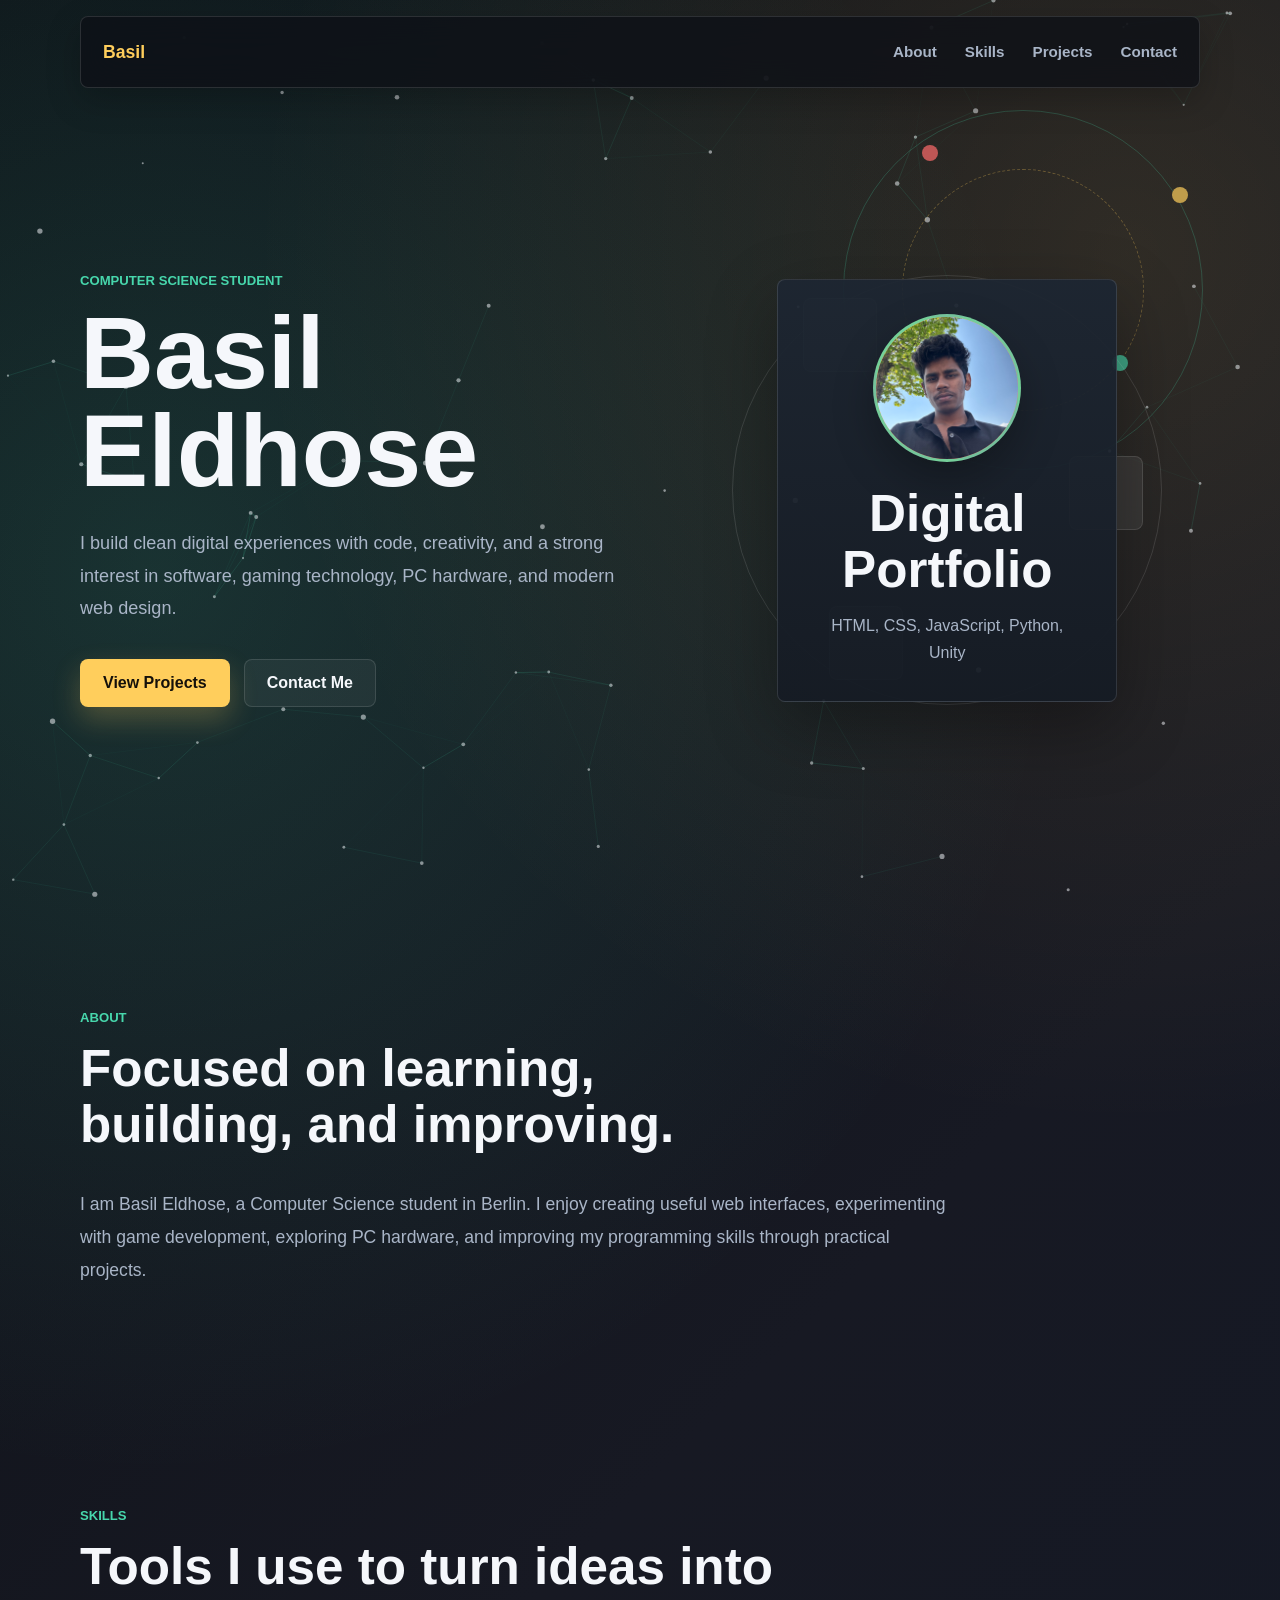
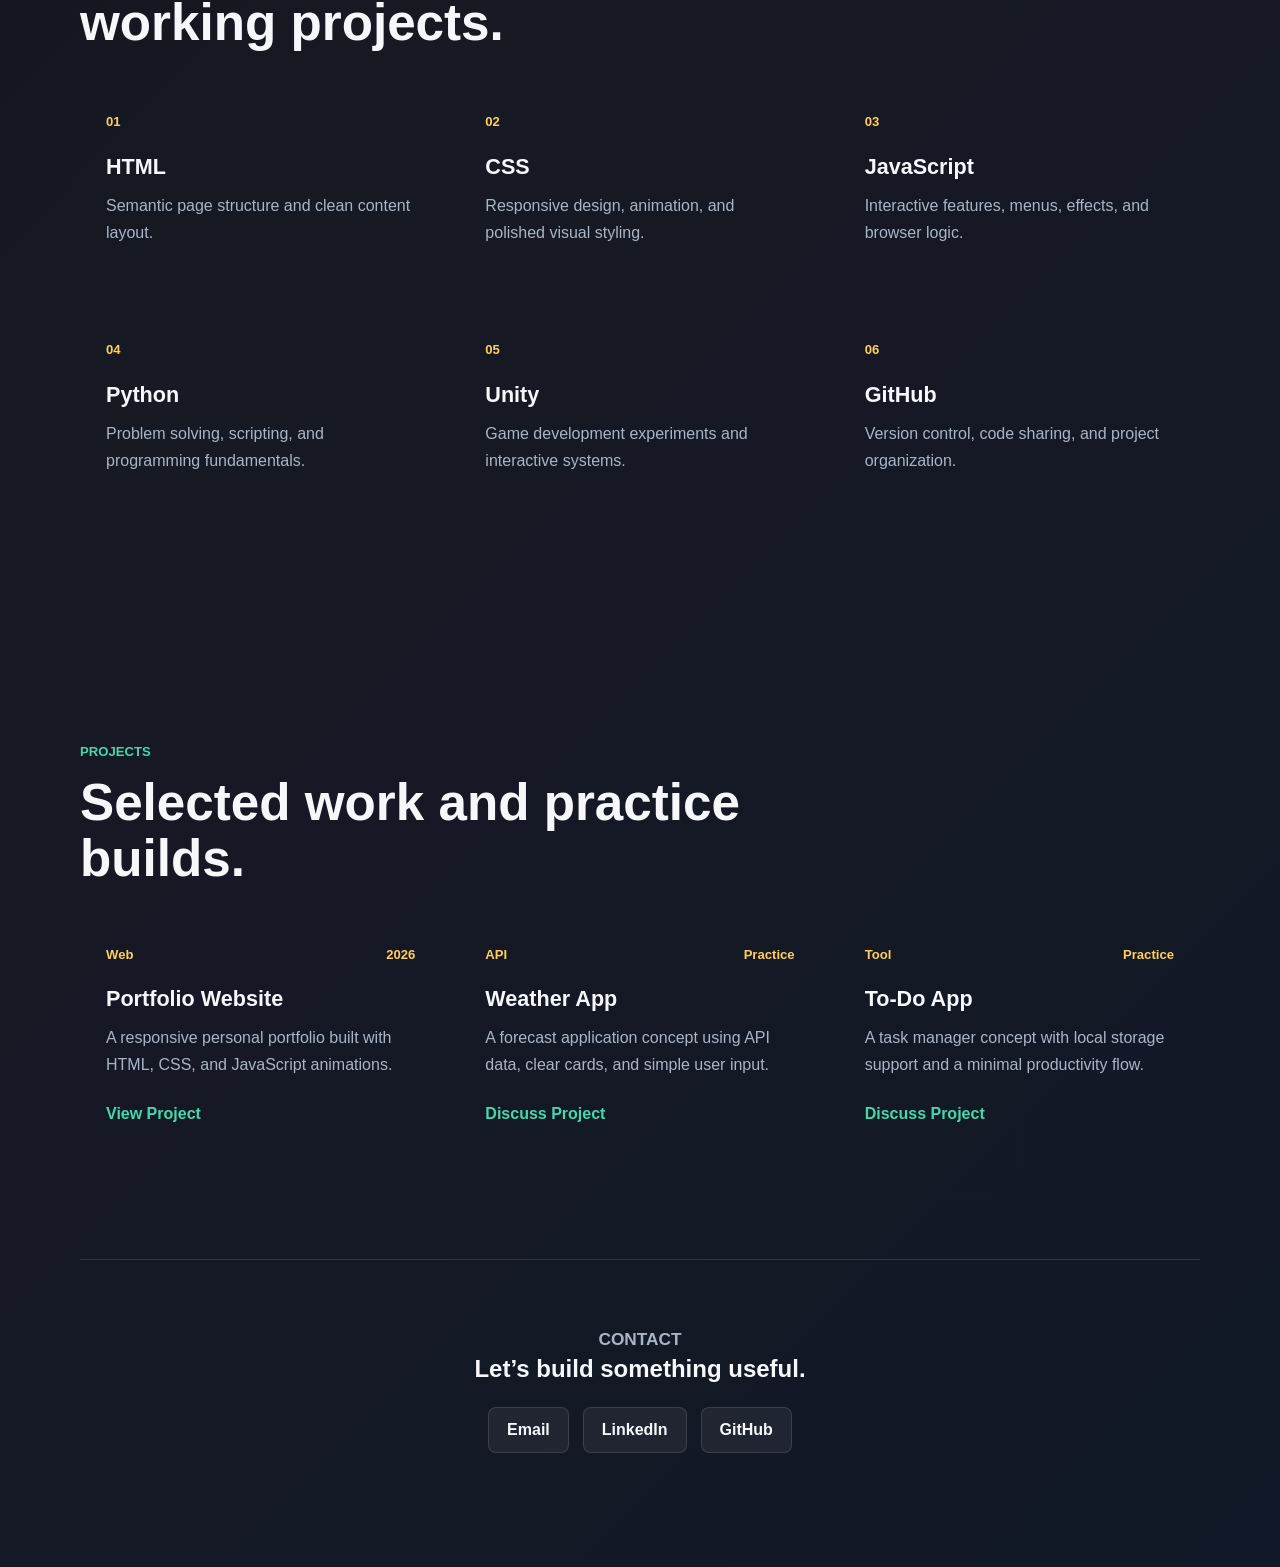
==== index.html @ 49715433 "intial commit" ====
<!DOCTYPE html>
<html lang="en">
  <head>
    <meta charset="UTF-8">
    <meta name="viewport" content="width=device-width, initial-scale=1.0">
    <title>Basil Eldhose | Digital Portfolio</title>
    <link rel="stylesheet" href="style.css">
  </head>
  <body>
    <header class="site-header">
      <nav class="navbar" aria-label="Main navigation">
        <a class="logo" href="#home">Basil</a>
        <button class="menu-toggle" type="button" aria-label="Open menu" aria-expanded="false">
          <span></span>
          <span></span>
          <span></span>
        </button>
        <ul class="nav-links">
          <li><a href="#about">About</a></li>
          <li><a href="#skills">Skills</a></li>
          <li><a href="#projects">Projects</a></li>
          <li><a href="#contact">Contact</a></li>
        </ul>
      </nav>
    </header>

    <main>
<!--╔══════════════════════════════╗
            MAIN HERO SECTION
    ╚══════════════════════════════╝ --> 
      <section id="home" class="hero">
        <canvas id="hero-particles" aria-hidden="true"></canvas>
        <div class="hero-bg" aria-hidden="true"></div>
        <div class="hero-content reveal">
          <p class="eyebrow">Computer Science Student</p>
          <h1>Basil Eldhose</h1>
          <p class="hero-text">
            I build clean digital experiences with code, creativity, and a strong interest in software,
            gaming technology, PC hardware, and modern web design.
          </p>
          <div class="hero-actions">
            <a class="btn primary" href="#projects">View Projects</a>
            <a class="btn secondary" href="#contact">Contact Me</a>
          </div>
        </div>
        <div class="profile-panel reveal">
          <div class="profile-orbit" aria-hidden="true">
            <span></span>
            <span></span>
            <span></span>
          </div>
          <div class="profile-card">
            <div class="avatar">
              <img src="IMG_8614.jpeg" alt="Basil Eldhose">
            </div>
            <h2>Digital Portfolio</h2>
            <p>HTML, CSS, JavaScript, Python, Unity</p>
          </div>
        </div>
      </section>
<!--╔══════════════════════════════╗
            ABOUT SECTION
    ╚══════════════════════════════╝ --> 

      <section id="about" class="section about">
        <div class="section-heading reveal">
          <p class="eyebrow">About</p>
          <h2>Focused on learning, building, and improving.</h2>
        </div>
        <p class="about-text reveal">
          I am Basil Eldhose, a Computer Science student in Berlin. I enjoy creating useful web
          interfaces, experimenting with game development, exploring PC hardware, and improving my
          programming skills through practical projects.
        </p>
      </section>

<!--╔══════════════════════════════╗
            SKILLS SECTION
    ╚══════════════════════════════╝ --> 

      <section id="skills" class="section skills">
        <div class="section-heading reveal">
          <p class="eyebrow">Skills</p>
          <h2>Tools I use to turn ideas into working projects.</h2>
        </div>
        <div class="skill-grid">
          <article class="skill-card reveal">
            <span>01</span>
            <h3>HTML</h3>
            <p>Semantic page structure and clean content layout.</p>
          </article>
          <article class="skill-card reveal">
            <span>02</span>
            <h3>CSS</h3>
            <p>Responsive design, animation, and polished visual styling.</p>
          </article>
          <article class="skill-card reveal">
            <span>03</span>
            <h3>JavaScript</h3>
            <p>Interactive features, menus, effects, and browser logic.</p>
          </article>
          <article class="skill-card reveal">
            <span>04</span>
            <h3>Python</h3>
            <p>Problem solving, scripting, and programming fundamentals.</p>
          </article>
          <article class="skill-card reveal">
            <span>05</span>
            <h3>Unity</h3>
            <p>Game development experiments and interactive systems.</p>
          </article>
          <article class="skill-card reveal">
            <span>06</span>
            <h3>GitHub</h3>
            <p>Version control, code sharing, and project organization.</p>
          </article>
        </div>
      </section>
<!--╔══════════════════════════════╗
            PROJECTS SECTION
    ╚══════════════════════════════╝ --> 

      <section id="projects" class="section projects">
        <div class="section-heading reveal">
          <p class="eyebrow">Projects</p>
          <h2>Selected work and practice builds.</h2>
        </div>
        <div class="project-grid">
          <article class="project-card reveal">
            <div class="project-topline">
              <span>Web</span>
              <span>2026</span>
            </div>
            <h3>Portfolio Website</h3>
            <p>A responsive personal portfolio built with HTML, CSS, and JavaScript animations.</p>
            <a href="#home">View Project</a>
          </article>
          <article class="project-card reveal">
            <div class="project-topline">
              <span>API</span>
              <span>Practice</span>
            </div>
            <h3>Weather App</h3>
            <p>A forecast application concept using API data, clear cards, and simple user input.</p>
            <a href="#contact">Discuss Project</a>
          </article>
          <article class="project-card reveal">
            <div class="project-topline">
              <span>Tool</span>
              <span>Practice</span>
            </div>
            <h3>To-Do App</h3>
            <p>A task manager concept with local storage support and a minimal productivity flow.</p>
            <a href="#contact">Discuss Project</a>
          </article>
        </div>
      </section>

<!--╔══════════════════════════════╗
            ABOUT ME SECTION
    ╚══════════════════════════════╝ --> 
      <section class="section contact reveal" id="contact">
      <p class="eyebrow">Contact</p>
      <h2>Let’s build something useful.</h2>
      <div class="contact-links">
        <a href="mailto:basileldhose200323@gmail.com">Email</a>
        <a href="https://www.linkedin.com/in/basil-eldhose2003" target="_blank" rel="noreferrer">LinkedIn</a>
        <a href="https://github.com/dhe-astor" target="_blank" rel="noreferrer">GitHub</a>
      </div>
    </section>
  </main>

  <script src="script.js"></script>
  </body>
</html>
---- style.css ----
:root {
  --bg: #0d1016;
  --panel: #151b24;
  --panel-soft: #1d2632;
  --text: #f5f7fb;
  --muted: #a9b5c7;
  --gold: #ffce5c;
  --cyan: #47d7ac;
  --coral: #ff6b6b;
  --line: rgba(255, 255, 255, 0.12);
  --shadow: 0 24px 70px rgba(0, 0, 0, 0.32);
}

* {
  box-sizing: border-box;
  margin: 0;
  padding: 0;
}

html {
  scroll-behavior: smooth;
}

body {
  min-height: 100vh;
  font-family: Arial, Helvetica, sans-serif;
  background:
    radial-gradient(circle at 12% 18%, rgba(71, 215, 172, 0.16), transparent 32%),
    radial-gradient(circle at 88% 8%, rgba(255, 206, 92, 0.12), transparent 28%),
    linear-gradient(135deg, #0d1016 0%, #171923 48%, #111827 100%);
  color: var(--text);
}

a {
  color: inherit;
}

/* ╔══════════════════════════════╗
            HEADER SECTION
    ╚══════════════════════════════╝ */
.site-header {
  position: fixed;
  inset: 0 0 auto;
  z-index: 20;
}

.navbar {
  width: min(1120px, calc(100% - 32px));
  min-height: 72px;
  margin: 16px auto 0;
  padding: 0 22px;
  display: flex;
  align-items: center;
  justify-content: space-between;
  border: 1px solid var(--line);
  border-radius: 8px;
  background: rgba(13, 16, 22, 0.78);
  backdrop-filter: blur(18px);
  box-shadow: 0 12px 34px rgba(0, 0, 0, 0.22);
}

.logo {
  font-size: 1.1rem;
  font-weight: 800;
  color: var(--gold);
  text-decoration: none;
  letter-spacing: 0;
}

.nav-links {
  display: flex;
  align-items: center;
  gap: 28px;
  list-style: none;
}

.nav-links a {
  position: relative;
  color: var(--muted);
  font-size: 0.95rem;
  font-weight: 700;
  text-decoration: none;
  transition: color 0.25s ease;
}

.nav-links a::after {
  position: absolute;
  left: 0;
  bottom: -8px;
  width: 0;
  height: 2px;
  background: var(--cyan);
  content: "";
  transition: width 0.25s ease;
}

.nav-links a:hover,
.nav-links a.active {
  color: var(--text);
}

.nav-links a:hover::after,
.nav-links a.active::after {
  width: 100%;
}

.menu-toggle {
  display: none;
  width: 42px;
  height: 42px;
  place-items: center;
  border: 1px solid var(--line);
  border-radius: 8px;
  background: transparent;
  cursor: pointer;
}

.menu-toggle span {
  display: block;
  width: 18px;
  height: 2px;
  margin: 3px 0;
  background: var(--text);
  transition: transform 0.25s ease, opacity 0.25s ease;
}

.menu-toggle.open span:nth-child(1) {
  transform: translateY(5px) rotate(45deg);
}

.menu-toggle.open span:nth-child(2) {
  opacity: 0;
}

.menu-toggle.open span:nth-child(3) {
  transform: translateY(-5px) rotate(-45deg);
}

/* ╔══════════════════════════════╗
            MAIN HERO SECTION
   ╚══════════════════════════════╝ */
.hero {
  position: relative;
  min-height: 100vh;
  padding: 160px max(24px, calc((100% - 1120px) / 2)) 80px;
  display: grid;
  grid-template-columns: minmax(0, 1.05fr) minmax(280px, 0.95fr);
  align-items: center;
  gap: 56px;
  overflow: hidden;
}

#hero-particles {
  position: absolute;
  inset: 0;
  z-index: 0;
  width: 100%;
  height: 100%;
  opacity: 0.72;
  pointer-events: none;
}

.hero-bg {
  position: absolute;
  z-index: 0;
  inset: 110px 6% auto auto;
  width: 360px;
  height: 360px;
  border: 1px solid rgba(71, 215, 172, 0.32);
  border-radius: 50%;
  opacity: 0.7;
  animation: spin 18s linear infinite;
}

.hero-bg::before,
.hero-bg::after {
  position: absolute;
  border-radius: 50%;
  content: "";
}

.hero-bg::before {
  inset: 58px;
  border: 1px dashed rgba(255, 206, 92, 0.42);
}

.hero-bg::after {
  width: 16px;
  height: 16px;
  top: 34px;
  left: 78px;
  background: var(--coral);
  box-shadow: 190px 210px 0 var(--cyan), 250px 42px 0 var(--gold);
}

.hero-content,
.profile-panel,
.section {
  position: relative;
  z-index: 1;
}

.eyebrow {
  margin-bottom: 16px;
  color: var(--cyan);
  font-size: 0.82rem;
  font-weight: 800;
  text-transform: uppercase;
  letter-spacing: 0;
}

h1 {
  max-width: 720px;
  font-size: clamp(3.3rem, 8vw, 6.8rem);
  line-height: 0.95;
  letter-spacing: 0;
}

.hero-text {
  max-width: 620px;
  margin: 28px 0 34px;
  color: var(--muted);
  font-size: 1.13rem;
  line-height: 1.8;
}

.hero-actions {
  display: flex;
  align-items: center;
  gap: 14px;
  flex-wrap: wrap;
}

.btn {
  display: inline-flex;
  align-items: center;
  justify-content: center;
  min-height: 48px;
  padding: 0 22px;
  border: 1px solid transparent;
  border-radius: 8px;
  font-weight: 800;
  text-decoration: none;
  transition: transform 0.25s ease, box-shadow 0.25s ease, background 0.25s ease;
}

.btn:hover {
  transform: translateY(-3px);
}

.btn.primary {
  background: var(--gold);
  color: #14100a;
  box-shadow: 0 12px 28px rgba(255, 206, 92, 0.24);
}

.btn.secondary {
  border-color: var(--line);
  background: rgba(255, 255, 255, 0.05);
  color: var(--text);
}

.hero-actions:has(.secondary:hover) .primary {
  border-color: var(--line);
  background: rgba(255, 255, 255, 0.05);
  color: var(--text);
  box-shadow: none;
}

.hero-actions .secondary:hover {
  border-color: var(--gold);
  background: var(--gold);
  color: #14100a;
  box-shadow: 0 12px 28px rgba(255, 206, 92, 0.24);
}

/* ╔══════════════════════════════╗
        PROFILE PANEL SECTION
   ╚══════════════════════════════╝ */
.profile-panel {
  min-height: 430px;
  display: grid;
  place-items: center;
}

.profile-orbit {
  position: absolute;
  width: min(92vw, 430px);
  aspect-ratio: 1;
  border: 1px solid rgba(255, 255, 255, 0.12);
  border-radius: 50%;
  animation: float 5.2s ease-in-out infinite;
}

.profile-orbit span {
  position: absolute;
  width: 74px;
  height: 74px;
  border: 1px solid var(--line);
  border-radius: 8px;
  background: rgba(255, 255, 255, 0.08);
  backdrop-filter: blur(12px);
}

.profile-orbit span:nth-child(1) {
  top: 22px;
  left: 70px;
}

.profile-orbit span:nth-child(2) {
  right: 18px;
  top: 180px;
}

.profile-orbit span:nth-child(3) {
  left: 96px;
  bottom: 24px;
}

.profile-card {
  position: relative;
  width: min(100%, 340px);
  padding: 34px;
  border: 1px solid var(--line);
  border-radius: 8px;
  background: linear-gradient(180deg, rgba(29, 38, 50, 0.94), rgba(21, 27, 36, 0.94));
  box-shadow: var(--shadow);
  text-align: center;
}
/* ╔══════════════════════════════╗
          AVATAR SECTION
   ╚══════════════════════════════╝ */
.avatar {
  width: 148px;
  height: 148px;
  margin: 0 auto 24px;
  display: grid;
  place-items: center;
  border: 3px solid rgba(71, 215, 172, 0.75);
  border-radius: 50%;
  overflow: hidden;
  background: linear-gradient(135deg, var(--gold), var(--coral));
  box-shadow: 0 18px 40px rgba(0, 0, 0, 0.28);
}

.avatar img {
  width: 100%;
  height: 100%;
  object-fit: cover;
  object-position: center 80%;
  position: relative;
  top: -19px;
  display: block;
}

.profile-card h2,
.section-heading h2 {
  font-size: clamp(2rem, 4vw, 3.4rem);
  line-height: 1.1;
  letter-spacing: 0;
}

.profile-card p {
  margin-top: 14px;
  color: var(--muted);
  line-height: 1.7;
}

/* ╔══════════════════════════════╗
            ABOUT SECTION
   ╚══════════════════════════════╝ */
.section {
  width: min(1120px, calc(100% - 48px));
  margin: 0 auto;
  padding: 110px 0;
}

.section-heading {
  max-width: 720px;
  margin-bottom: 34px;
}

.about-text {
  max-width: 880px;
  color: var(--muted);
  font-size: 1.1rem;
  line-height: 1.9;
}

/* ╔══════════════════════════════╗
            SKILLS SECTION
   ╚══════════════════════════════╝ */
.skill-grid,
.project-grid {
  display: grid;
  grid-template-columns: repeat(3, minmax(0, 1fr));
  gap: 18px;
}

.skill-card,
.project-card {
  min-height: 210px;
  padding: 26px;
  transition: transform 0.25s ease, border-color 0.25s ease, background 0.25s ease;
}

.skill-card:hover,
.project-card:hover {
  transform: translateY(-8px);
  border-color: rgba(71, 215, 172, 0.55);
  background: rgba(29, 38, 50, 0.94);
}

.skill-card span,
.project-topline {
  color: var(--gold);
  font-size: 0.82rem;
  font-weight: 900;
}

.skill-card h3,
.project-card h3 {
  margin: 24px 0 12px;
  font-size: 1.35rem;
}

.skill-card p,
.project-card p {
  color: var(--muted);
  line-height: 1.7;
}

.project-topline {
  display: flex;
  justify-content: space-between;
}

.project-card a {
  display: inline-flex;
  margin-top: 26px;
  color: var(--cyan);
  font-weight: 800;
  text-decoration: none;
}

/* ╔══════════════════════════════╗
            CONTACT SECTION
    ╚══════════════════════════════╝ */
.contact {
  margin-bottom: 32px;
  padding: 64px 0 82px;
  text-align: center;
  border-top: 1px solid var(--line);
}

.contact p {
  color: var(--muted);
  font-size: 1.08rem;
  line-height: 1.8;
  max-width: 640px;
  margin: 0 auto;
}

.contact-links {
  display: flex;
  align-items: center;
  justify-content: center;
  gap: 14px;
  flex-wrap: wrap;
  margin-top: 24px;
}

.contact-links a {
  min-height: 46px;
  display: inline-flex;
  align-items: center;
  justify-content: center;
  padding: 0 18px;
  border-radius: 8px;
  font-weight: 800;
  transition: transform 180ms ease, border-color 180ms ease, background 180ms ease;
  border: 1px solid var(--line);
  background: rgba(255, 255, 255, 0.06);
  color: var(--text);
  text-decoration: none;
}

.contact-links a:hover {
  transform: translateY(-3px);
}

/* ╔══════════════════════════════╗
            GLOBAL UTILITY STYLES
   ╚══════════════════════════════╝ */
.reveal {
  opacity: 0;
  transform: translateY(26px);
  transition: opacity 0.7s ease, transform 0.7s ease;
}

.reveal.visible {
  opacity: 1;
  transform: translateY(0);
}

/* ╔══════════════════════════════╗
            KEYFRAMES / ANIMATIONS
   ╚══════════════════════════════╝ */
@keyframes spin {
  to {
    transform: rotate(360deg);
  }
}

@keyframes float {
  0%,
  100% {
    transform: translateY(0);
  }

  50% {
    transform: translateY(-18px);
  }
}

/* ╔══════════════════════════════╗
            REDUCED MOTION SUPPORT
   ╚══════════════════════════════╝ */
@media (prefers-reduced-motion: reduce) {
  *,
  *::before,
  *::after {
    scroll-behavior: auto !important;
    animation-duration: 0.01ms !important;
    animation-iteration-count: 1 !important;
    transition-duration: 0.01ms !important;
  }
}

/* ╔══════════════════════════════╗
            RESPONSIVE BREAKPOINTS
    ╚══════════════════════════════╝ */

/* ╔══════════════════════════════╗
      RESPONSIVE BREAKPOINT 860px
   ╚══════════════════════════════╝ */
@media (max-width: 860px) {
  .navbar {
    width: calc(100% - 24px);
  }

  .menu-toggle {
    display: grid;
  }

  .nav-links {
    position: absolute;
    top: 82px;
    right: 0;
    width: min(280px, calc(100vw - 24px));
    padding: 18px;
    display: grid;
    gap: 14px;
    border: 1px solid var(--line);
    border-radius: 8px;
    background: rgba(13, 16, 22, 0.96);
    opacity: 0;
    pointer-events: none;
    transform: translateY(-10px);
    transition: opacity 0.25s ease, transform 0.25s ease;
  }

  .nav-links.open {
    opacity: 1;
    pointer-events: auto;
    transform: translateY(0);
  }

  .nav-links a {
    display: block;
    padding: 10px 8px;
  }

  .hero {
    grid-template-columns: 1fr;
    padding-top: 140px;
    gap: 36px;
  }

  .profile-panel {
    min-height: 340px;
  }

  .skill-grid,
  .project-grid {
    grid-template-columns: repeat(2, minmax(0, 1fr));
  }
}

/* ╔══════════════════════════════╗
      RESPONSIVE BREAKPOINT 820px
   ╚══════════════════════════════╝ */
@media (max-width: 820px) {
  .site-header {
    height: auto;
    align-items: flex-start;
    gap: 10px;
    padding: 12px;
  }

  .nav-links {
    max-width: 240px;
    justify-content: flex-end;
    flex-wrap: wrap;
  }

  .nav-links a {
    padding: 8px;
    font-size: 0.82rem;
  }

  .hero,
  .about {
    grid-template-columns: 1fr;
  }

  .hero {
    padding-top: 146px;
  }

  .project-grid {
    grid-template-columns: 1fr;
  }
}

/* ╔══════════════════════════════╗
       RESPONSIVE BREAKPOINT 620px - MOBILE OPTIMIZATION
   ╚══════════════════════════════╝ */
@media (max-width: 620px) {
  .hero {
    padding-inline: 20px;
  }

  .hero-bg {
    inset: 116px auto auto 34%;
    width: 260px;
    height: 260px;
    opacity: 0.32;
  }

  h1 {
    font-size: clamp(3rem, 18vw, 4.5rem);
  }

  .hero-actions {
    align-items: stretch;
    flex-direction: column;
  }

  .btn {
    width: 100%;
  }

  .section {
    width: min(100% - 32px, 1120px);
    padding: 82px 0;
  }

  .skill-grid,
  .project-grid {
    grid-template-columns: 1fr;
  }

  .profile-orbit {
    width: min(86vw, 330px);
  }

  .profile-orbit span {
    width: 58px;
    height: 58px;
  }

  .contact {
    margin-bottom: 32px;
    padding: 64px 0 82px;
    text-align: center;
    border-top: 1px solid var(--line);
  }

  .contact h2 {
    margin-bottom: 12px;
  }

  .contact-links {
    justify-content: center;
    margin-top: 24px;
  }
}
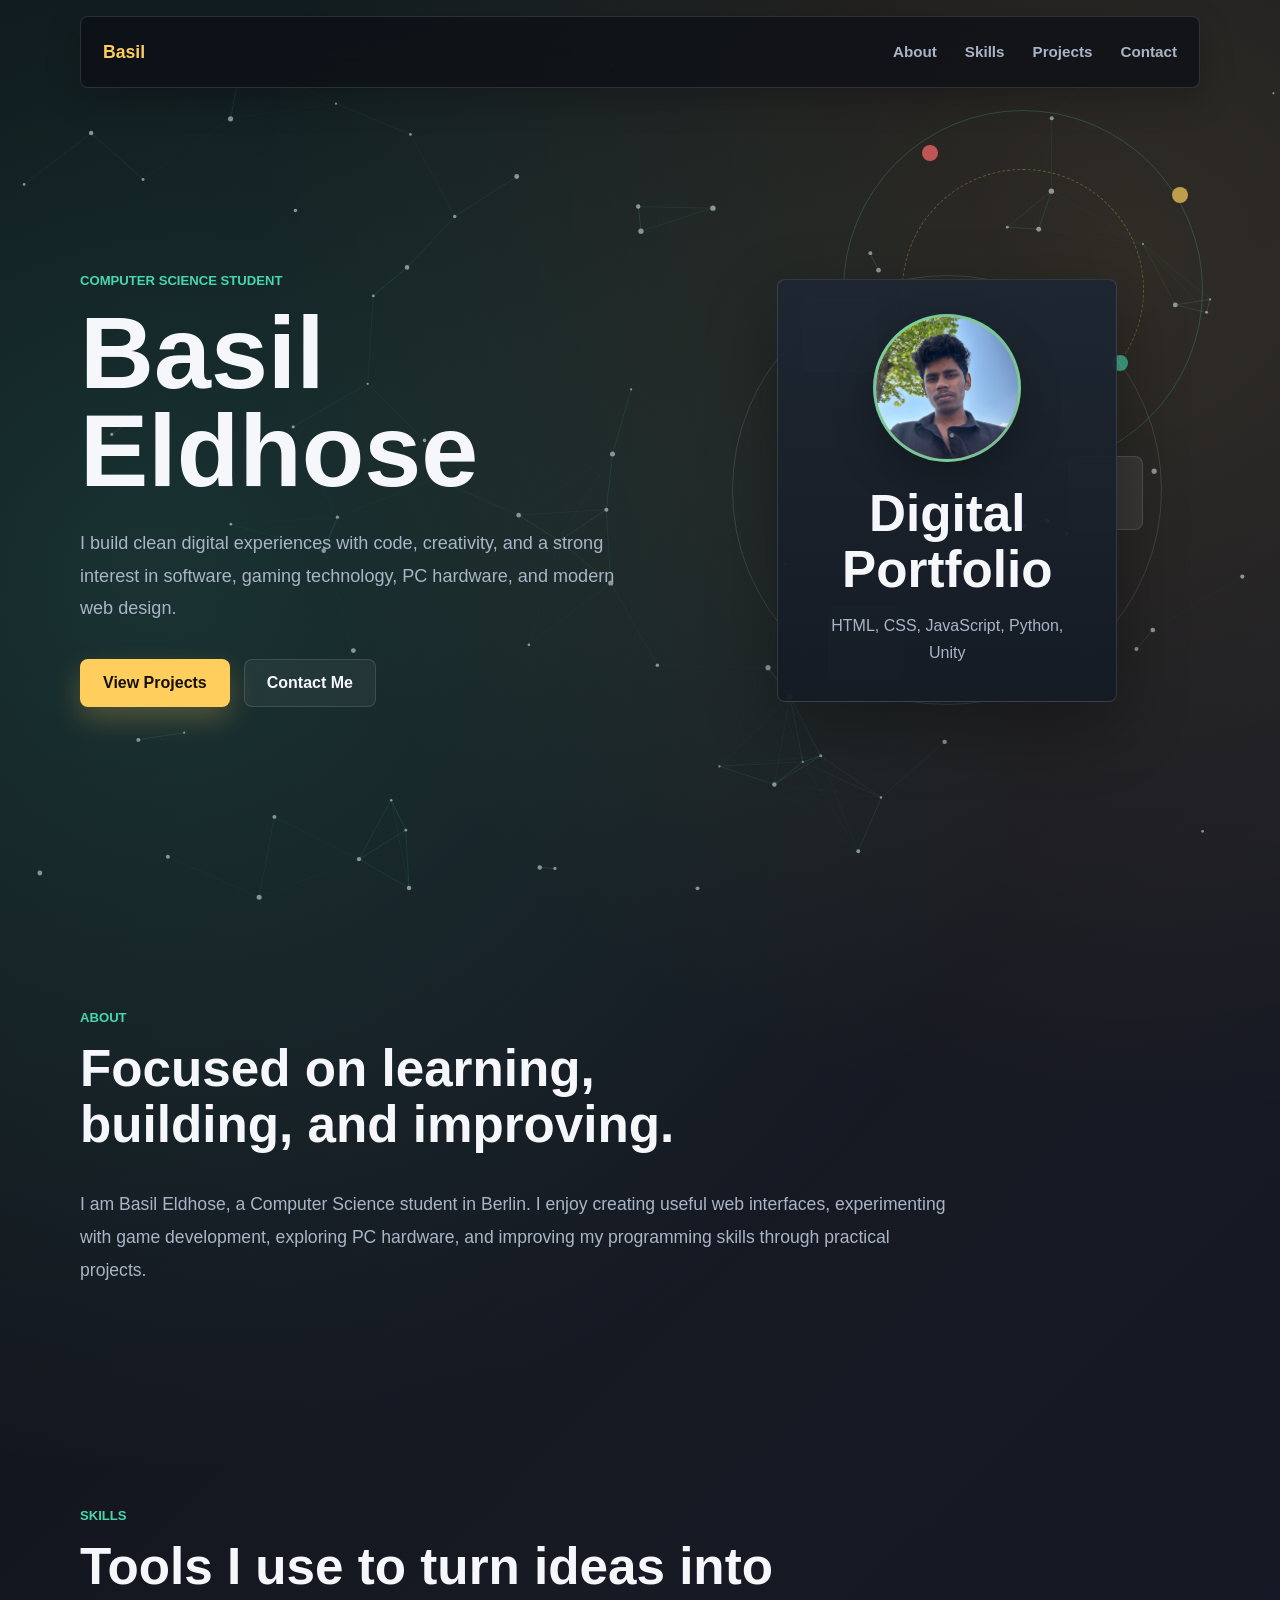
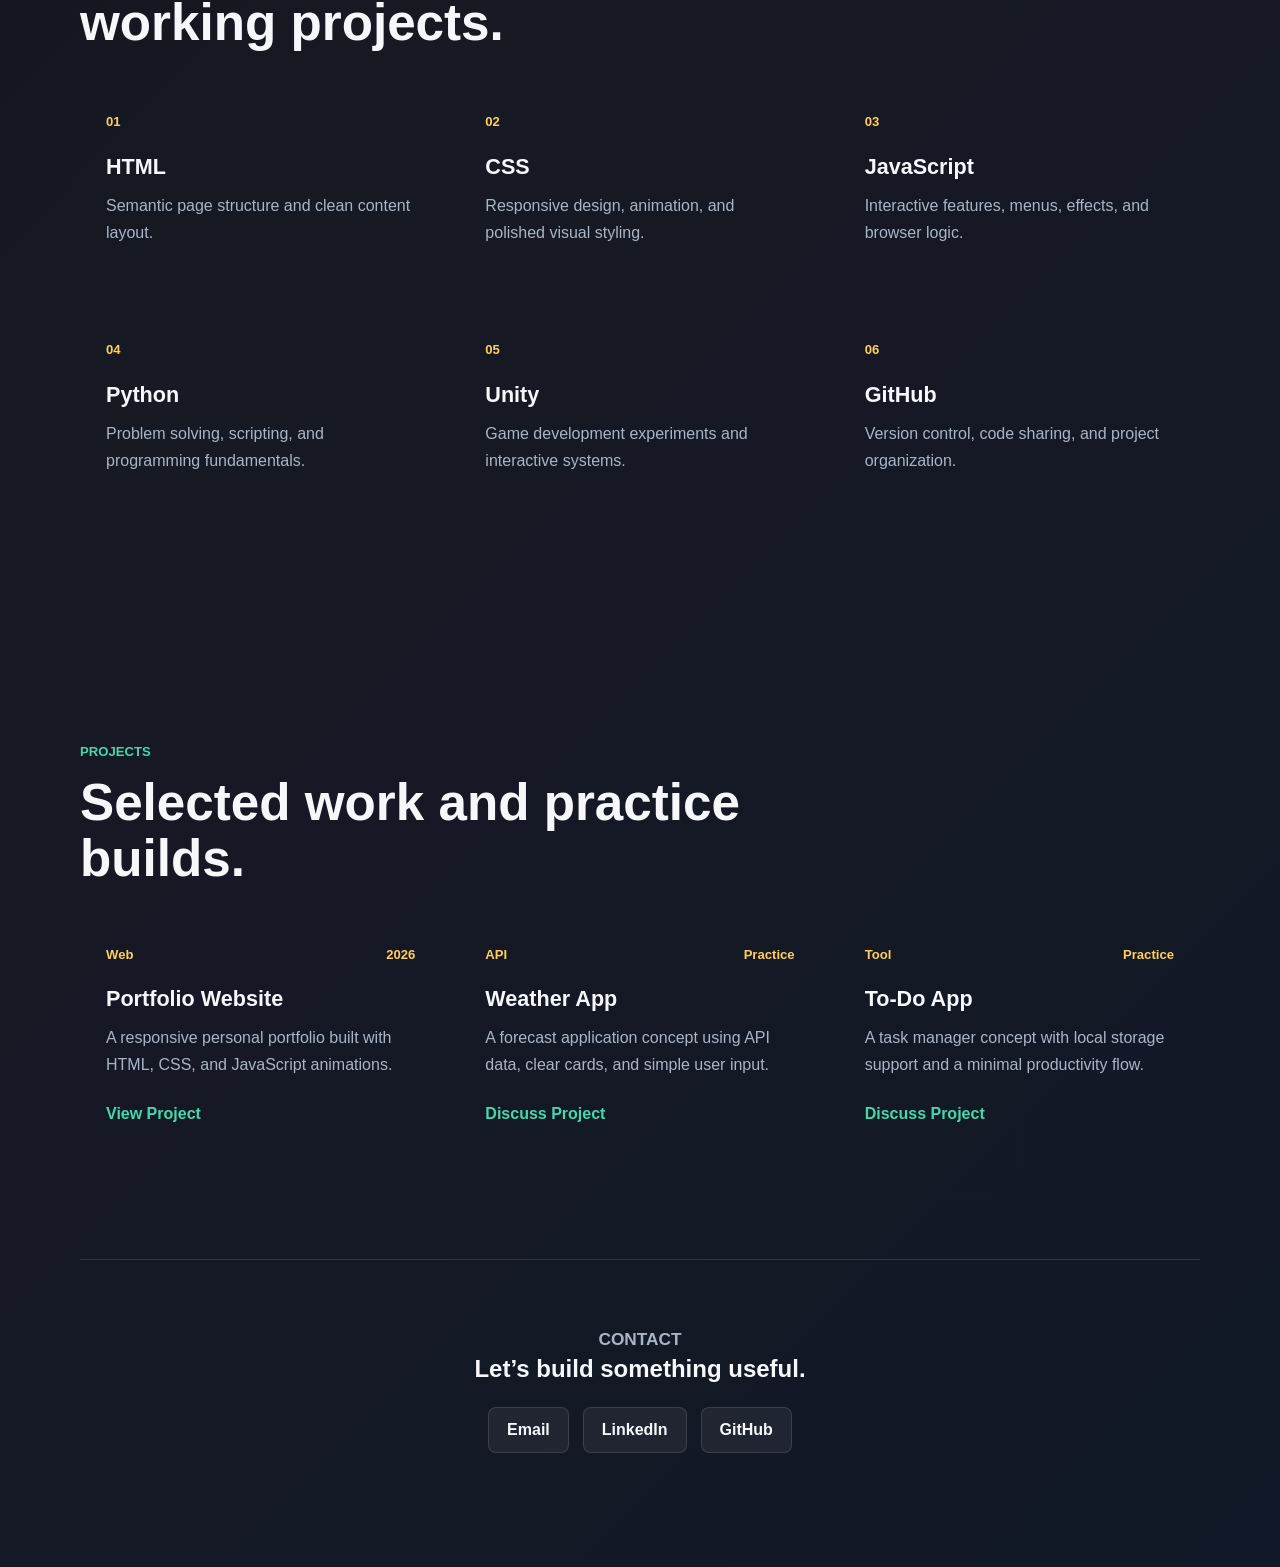
==== commit c2778fbe: "initial commit" ====
--- a/index.html
+++ b/index.html
@@ -4,7 +4,7 @@
     <meta charset="UTF-8">
     <meta name="viewport" content="width=device-width, initial-scale=1.0">
     <title>Basil Eldhose | Digital Portfolio</title>
-    <link rel="stylesheet" href="style.css">
+    <link rel="stylesheet" href="css/style.css">
   </head>
   <body>
     <header class="site-header">
@@ -51,7 +51,7 @@
           </div>
           <div class="profile-card">
             <div class="avatar">
-              <img src="IMG_8614.jpeg" alt="Basil Eldhose">
+              <img src="assets/IMG_8614.jpeg" alt="Basil Eldhose">
             </div>
             <h2>Digital Portfolio</h2>
             <p>HTML, CSS, JavaScript, Python, Unity</p>
@@ -170,7 +170,7 @@
     </section>
   </main>
 
-  <script src="script.js"></script>
+  <script src="js/script.js"></script>
   </body>
 </html>
  
--- a/css/style.css
+++ b/css/style.css
@@ -0,0 +1,699 @@
+
+:root {
+  --bg: #0d1016;
+  --panel: #151b24;
+  --panel-soft: #1d2632;
+  --text: #f5f7fb;
+  --muted: #a9b5c7;
+  --gold: #ffce5c;
+  --cyan: #47d7ac;
+  --coral: #ff6b6b;
+  --line: rgba(255, 255, 255, 0.12);
+  --shadow: 0 24px 70px rgba(0, 0, 0, 0.32);
+}
+
+* {
+  box-sizing: border-box;
+  margin: 0;
+  padding: 0;
+}
+
+html {
+  scroll-behavior: smooth;
+}
+
+body {
+  min-height: 100vh;
+  font-family: Arial, Helvetica, sans-serif;
+  background:
+    radial-gradient(circle at 12% 18%, rgba(71, 215, 172, 0.16), transparent 32%),
+    radial-gradient(circle at 88% 8%, rgba(255, 206, 92, 0.12), transparent 28%),
+    linear-gradient(135deg, #0d1016 0%, #171923 48%, #111827 100%);
+  color: var(--text);
+}
+
+a {
+  color: inherit;
+}
+
+/* ╔══════════════════════════════╗
+            HEADER SECTION
+    ╚══════════════════════════════╝ */
+.site-header {
+  position: fixed;
+  inset: 0 0 auto;
+  z-index: 20;
+}
+
+.navbar {
+  width: min(1120px, calc(100% - 32px));
+  min-height: 72px;
+  margin: 16px auto 0;
+  padding: 0 22px;
+  display: flex;
+  align-items: center;
+  justify-content: space-between;
+  border: 1px solid var(--line);
+  border-radius: 8px;
+  background: rgba(13, 16, 22, 0.78);
+  backdrop-filter: blur(18px);
+  box-shadow: 0 12px 34px rgba(0, 0, 0, 0.22);
+}
+
+.logo {
+  font-size: 1.1rem;
+  font-weight: 800;
+  color: var(--gold);
+  text-decoration: none;
+  letter-spacing: 0;
+}
+
+.nav-links {
+  display: flex;
+  align-items: center;
+  gap: 28px;
+  list-style: none;
+}
+
+.nav-links a {
+  position: relative;
+  color: var(--muted);
+  font-size: 0.95rem;
+  font-weight: 700;
+  text-decoration: none;
+  transition: color 0.25s ease;
+}
+
+.nav-links a::after {
+  position: absolute;
+  left: 0;
+  bottom: -8px;
+  width: 0;
+  height: 2px;
+  background: var(--cyan);
+  content: "";
+  transition: width 0.25s ease;
+}
+
+.nav-links a:hover,
+.nav-links a.active {
+  color: var(--text);
+}
+
+.nav-links a:hover::after,
+.nav-links a.active::after {
+  width: 100%;
+}
+
+.menu-toggle {
+  display: none;
+  width: 42px;
+  height: 42px;
+  place-items: center;
+  border: 1px solid var(--line);
+  border-radius: 8px;
+  background: transparent;
+  cursor: pointer;
+}
+
+.menu-toggle span {
+  display: block;
+  width: 18px;
+  height: 2px;
+  margin: 3px 0;
+  background: var(--text);
+  transition: transform 0.25s ease, opacity 0.25s ease;
+}
+
+.menu-toggle.open span:nth-child(1) {
+  transform: translateY(5px) rotate(45deg);
+}
+
+.menu-toggle.open span:nth-child(2) {
+  opacity: 0;
+}
+
+.menu-toggle.open span:nth-child(3) {
+  transform: translateY(-5px) rotate(-45deg);
+}
+
+/* ╔══════════════════════════════╗
+            MAIN HERO SECTION
+   ╚══════════════════════════════╝ */
+.hero {
+  position: relative;
+  min-height: 100vh;
+  padding: 160px max(24px, calc((100% - 1120px) / 2)) 80px;
+  display: grid;
+  grid-template-columns: minmax(0, 1.05fr) minmax(280px, 0.95fr);
+  align-items: center;
+  gap: 56px;
+  overflow: hidden;
+}
+
+#hero-particles {
+  position: absolute;
+  inset: 0;
+  z-index: 0;
+  width: 100%;
+  height: 100%;
+  opacity: 0.72;
+  pointer-events: none;
+}
+
+.hero-bg {
+  position: absolute;
+  z-index: 0;
+  inset: 110px 6% auto auto;
+  width: 360px;
+  height: 360px;
+  border: 1px solid rgba(71, 215, 172, 0.32);
+  border-radius: 50%;
+  opacity: 0.7;
+  animation: spin 18s linear infinite;
+}
+
+.hero-bg::before,
+.hero-bg::after {
+  position: absolute;
+  border-radius: 50%;
+  content: "";
+}
+
+.hero-bg::before {
+  inset: 58px;
+  border: 1px dashed rgba(255, 206, 92, 0.42);
+}
+
+.hero-bg::after {
+  width: 16px;
+  height: 16px;
+  top: 34px;
+  left: 78px;
+  background: var(--coral);
+  box-shadow: 190px 210px 0 var(--cyan), 250px 42px 0 var(--gold);
+}
+
+.hero-content,
+.profile-panel,
+.section {
+  position: relative;
+  z-index: 1;
+}
+
+.eyebrow {
+  margin-bottom: 16px;
+  color: var(--cyan);
+  font-size: 0.82rem;
+  font-weight: 800;
+  text-transform: uppercase;
+  letter-spacing: 0;
+}
+
+h1 {
+  max-width: 720px;
+  font-size: clamp(3.3rem, 8vw, 6.8rem);
+  line-height: 0.95;
+  letter-spacing: 0;
+}
+
+.hero-text {
+  max-width: 620px;
+  margin: 28px 0 34px;
+  color: var(--muted);
+  font-size: 1.13rem;
+  line-height: 1.8;
+}
+
+.hero-actions {
+  display: flex;
+  align-items: center;
+  gap: 14px;
+  flex-wrap: wrap;
+}
+
+.btn {
+  display: inline-flex;
+  align-items: center;
+  justify-content: center;
+  min-height: 48px;
+  padding: 0 22px;
+  border: 1px solid transparent;
+  border-radius: 8px;
+  font-weight: 800;
+  text-decoration: none;
+  transition: transform 0.25s ease, box-shadow 0.25s ease, background 0.25s ease;
+}
+
+.btn:hover {
+  transform: translateY(-3px);
+}
+
+.btn.primary {
+  background: var(--gold);
+  color: #14100a;
+  box-shadow: 0 12px 28px rgba(255, 206, 92, 0.24);
+}
+
+.btn.secondary {
+  border-color: var(--line);
+  background: rgba(255, 255, 255, 0.05);
+  color: var(--text);
+}
+
+.hero-actions:has(.secondary:hover) .primary {
+  border-color: var(--line);
+  background: rgba(255, 255, 255, 0.05);
+  color: var(--text);
+  box-shadow: none;
+}
+
+.hero-actions .secondary:hover {
+  border-color: var(--gold);
+  background: var(--gold);
+  color: #14100a;
+  box-shadow: 0 12px 28px rgba(255, 206, 92, 0.24);
+}
+
+/* ╔══════════════════════════════╗
+        PROFILE PANEL SECTION
+   ╚══════════════════════════════╝ */
+.profile-panel {
+  min-height: 430px;
+  display: grid;
+  place-items: center;
+}
+
+.profile-orbit {
+  position: absolute;
+  width: min(92vw, 430px);
+  aspect-ratio: 1;
+  border: 1px solid rgba(255, 255, 255, 0.12);
+  border-radius: 50%;
+  animation: float 5.2s ease-in-out infinite;
+}
+
+.profile-orbit span {
+  position: absolute;
+  width: 74px;
+  height: 74px;
+  border: 1px solid var(--line);
+  border-radius: 8px;
+  background: rgba(255, 255, 255, 0.08);
+  backdrop-filter: blur(12px);
+}
+
+.profile-orbit span:nth-child(1) {
+  top: 22px;
+  left: 70px;
+}
+
+.profile-orbit span:nth-child(2) {
+  right: 18px;
+  top: 180px;
+}
+
+.profile-orbit span:nth-child(3) {
+  left: 96px;
+  bottom: 24px;
+}
+
+.profile-card {
+  position: relative;
+  width: min(100%, 340px);
+  padding: 34px;
+  border: 1px solid var(--line);
+  border-radius: 8px;
+  background: linear-gradient(180deg, rgba(29, 38, 50, 0.94), rgba(21, 27, 36, 0.94));
+  box-shadow: var(--shadow);
+  text-align: center;
+}
+/* ╔══════════════════════════════╗
+          AVATAR SECTION
+   ╚══════════════════════════════╝ */
+.avatar {
+  width: 148px;
+  height: 148px;
+  margin: 0 auto 24px;
+  display: grid;
+  place-items: center;
+  border: 3px solid rgba(71, 215, 172, 0.75);
+  border-radius: 50%;
+  overflow: hidden;
+  background: linear-gradient(135deg, var(--gold), var(--coral));
+  box-shadow: 0 18px 40px rgba(0, 0, 0, 0.28);
+}
+
+.avatar img {
+  width: 100%;
+  height: 100%;
+  object-fit: cover;
+  object-position: center 80%;
+  position: relative;
+  top: -19px;
+  display: block;
+}
+
+.profile-card h2,
+.section-heading h2 {
+  font-size: clamp(2rem, 4vw, 3.4rem);
+  line-height: 1.1;
+  letter-spacing: 0;
+}
+
+.profile-card p {
+  margin-top: 14px;
+  color: var(--muted);
+  line-height: 1.7;
+}
+
+/* ╔══════════════════════════════╗
+            ABOUT SECTION
+   ╚══════════════════════════════╝ */
+.section {
+  width: min(1120px, calc(100% - 48px));
+  margin: 0 auto;
+  padding: 110px 0;
+}
+
+.section-heading {
+  max-width: 720px;
+  margin-bottom: 34px;
+}
+
+.about-text {
+  max-width: 880px;
+  color: var(--muted);
+  font-size: 1.1rem;
+  line-height: 1.9;
+}
+
+/* ╔══════════════════════════════╗
+            SKILLS SECTION
+   ╚══════════════════════════════╝ */
+.skill-grid,
+.project-grid {
+  display: grid;
+  grid-template-columns: repeat(3, minmax(0, 1fr));
+  gap: 18px;
+}
+
+.skill-card,
+.project-card {
+  min-height: 210px;
+  padding: 26px;
+  transition: transform 0.25s ease, border-color 0.25s ease, background 0.25s ease;
+}
+
+.skill-card:hover,
+.project-card:hover {
+  transform: translateY(-8px);
+  border-color: rgba(71, 215, 172, 0.55);
+  background: rgba(29, 38, 50, 0.94);
+}
+
+.skill-card span,
+.project-topline {
+  color: var(--gold);
+  font-size: 0.82rem;
+  font-weight: 900;
+}
+
+.skill-card h3,
+.project-card h3 {
+  margin: 24px 0 12px;
+  font-size: 1.35rem;
+}
+
+.skill-card p,
+.project-card p {
+  color: var(--muted);
+  line-height: 1.7;
+}
+
+.project-topline {
+  display: flex;
+  justify-content: space-between;
+}
+
+.project-card a {
+  display: inline-flex;
+  margin-top: 26px;
+  color: var(--cyan);
+  font-weight: 800;
+  text-decoration: none;
+}
+
+/* ╔══════════════════════════════╗
+            CONTACT SECTION
+    ╚══════════════════════════════╝ */
+.contact {
+  margin-bottom: 32px;
+  padding: 64px 0 82px;
+  text-align: center;
+  border-top: 1px solid var(--line);
+}
+
+.contact p {
+  color: var(--muted);
+  font-size: 1.08rem;
+  line-height: 1.8;
+  max-width: 640px;
+  margin: 0 auto;
+}
+
+.contact-links {
+  display: flex;
+  align-items: center;
+  justify-content: center;
+  gap: 14px;
+  flex-wrap: wrap;
+  margin-top: 24px;
+}
+
+.contact-links a {
+  min-height: 46px;
+  display: inline-flex;
+  align-items: center;
+  justify-content: center;
+  padding: 0 18px;
+  border-radius: 8px;
+  font-weight: 800;
+  transition: transform 180ms ease, border-color 180ms ease, background 180ms ease;
+  border: 1px solid var(--line);
+  background: rgba(255, 255, 255, 0.06);
+  color: var(--text);
+  text-decoration: none;
+}
+
+.contact-links a:hover {
+  transform: translateY(-3px);
+}
+
+/* ╔══════════════════════════════╗
+            GLOBAL UTILITY STYLES
+   ╚══════════════════════════════╝ */
+.reveal {
+  opacity: 0;
+  transform: translateY(26px);
+  transition: opacity 0.7s ease, transform 0.7s ease;
+}
+
+.reveal.visible {
+  opacity: 1;
+  transform: translateY(0);
+}
+
+/* ╔══════════════════════════════╗
+            KEYFRAMES / ANIMATIONS
+   ╚══════════════════════════════╝ */
+@keyframes spin {
+  to {
+    transform: rotate(360deg);
+  }
+}
+
+@keyframes float {
+  0%,
+  100% {
+    transform: translateY(0);
+  }
+
+  50% {
+    transform: translateY(-18px);
+  }
+}
+
+/* ╔══════════════════════════════╗
+            REDUCED MOTION SUPPORT
+   ╚══════════════════════════════╝ */
+@media (prefers-reduced-motion: reduce) {
+  *,
+  *::before,
+  *::after {
+    scroll-behavior: auto !important;
+    animation-duration: 0.01ms !important;
+    animation-iteration-count: 1 !important;
+    transition-duration: 0.01ms !important;
+  }
+}
+
+/* ╔══════════════════════════════╗
+            RESPONSIVE BREAKPOINTS
+    ╚══════════════════════════════╝ */
+
+/* ╔══════════════════════════════╗
+      RESPONSIVE BREAKPOINT 860px
+   ╚══════════════════════════════╝ */
+@media (max-width: 860px) {
+  .navbar {
+    width: calc(100% - 24px);
+  }
+
+  .menu-toggle {
+    display: grid;
+  }
+
+  .nav-links {
+    position: absolute;
+    top: 82px;
+    right: 0;
+    width: min(280px, calc(100vw - 24px));
+    padding: 18px;
+    display: grid;
+    gap: 14px;
+    border: 1px solid var(--line);
+    border-radius: 8px;
+    background: rgba(13, 16, 22, 0.96);
+    opacity: 0;
+    pointer-events: none;
+    transform: translateY(-10px);
+    transition: opacity 0.25s ease, transform 0.25s ease;
+  }
+
+  .nav-links.open {
+    opacity: 1;
+    pointer-events: auto;
+    transform: translateY(0);
+  }
+
+  .nav-links a {
+    display: block;
+    padding: 10px 8px;
+  }
+
+  .hero {
+    grid-template-columns: 1fr;
+    padding-top: 140px;
+    gap: 36px;
+  }
+
+  .profile-panel {
+    min-height: 340px;
+  }
+
+  .skill-grid,
+  .project-grid {
+    grid-template-columns: repeat(2, minmax(0, 1fr));
+  }
+}
+
+/* ╔══════════════════════════════╗
+      RESPONSIVE BREAKPOINT 820px
+   ╚══════════════════════════════╝ */
+@media (max-width: 820px) {
+  .site-header {
+    height: auto;
+    align-items: flex-start;
+    gap: 10px;
+    padding: 12px;
+  }
+
+  .nav-links {
+    max-width: 240px;
+    justify-content: flex-end;
+    flex-wrap: wrap;
+  }
+
+  .nav-links a {
+    padding: 8px;
+    font-size: 0.82rem;
+  }
+
+  .hero,
+  .about {
+    grid-template-columns: 1fr;
+  }
+
+  .hero {
+    padding-top: 146px;
+  }
+
+  .project-grid {
+    grid-template-columns: 1fr;
+  }
+}
+
+/* ╔══════════════════════════════╗
+       RESPONSIVE BREAKPOINT 620px - MOBILE OPTIMIZATION
+   ╚══════════════════════════════╝ */
+@media (max-width: 620px) {
+  .hero {
+    padding-inline: 20px;
+  }
+
+  .hero-bg {
+    inset: 116px auto auto 34%;
+    width: 260px;
+    height: 260px;
+    opacity: 0.32;
+  }
+
+  h1 {
+    font-size: clamp(3rem, 18vw, 4.5rem);
+  }
+
+  .hero-actions {
+    align-items: stretch;
+    flex-direction: column;
+  }
+
+  .btn {
+    width: 100%;
+  }
+
+  .section {
+    width: min(100% - 32px, 1120px);
+    padding: 82px 0;
+  }
+
+  .skill-grid,
+  .project-grid {
+    grid-template-columns: 1fr;
+  }
+
+  .profile-orbit {
+    width: min(86vw, 330px);
+  }
+
+  .profile-orbit span {
+    width: 58px;
+    height: 58px;
+  }
+
+  .contact {
+    margin-bottom: 32px;
+    padding: 64px 0 82px;
+    text-align: center;
+    border-top: 1px solid var(--line);
+  }
+
+  .contact h2 {
+    margin-bottom: 12px;
+  }
+
+  .contact-links {
+    justify-content: center;
+    margin-top: 24px;
+  }
+}
